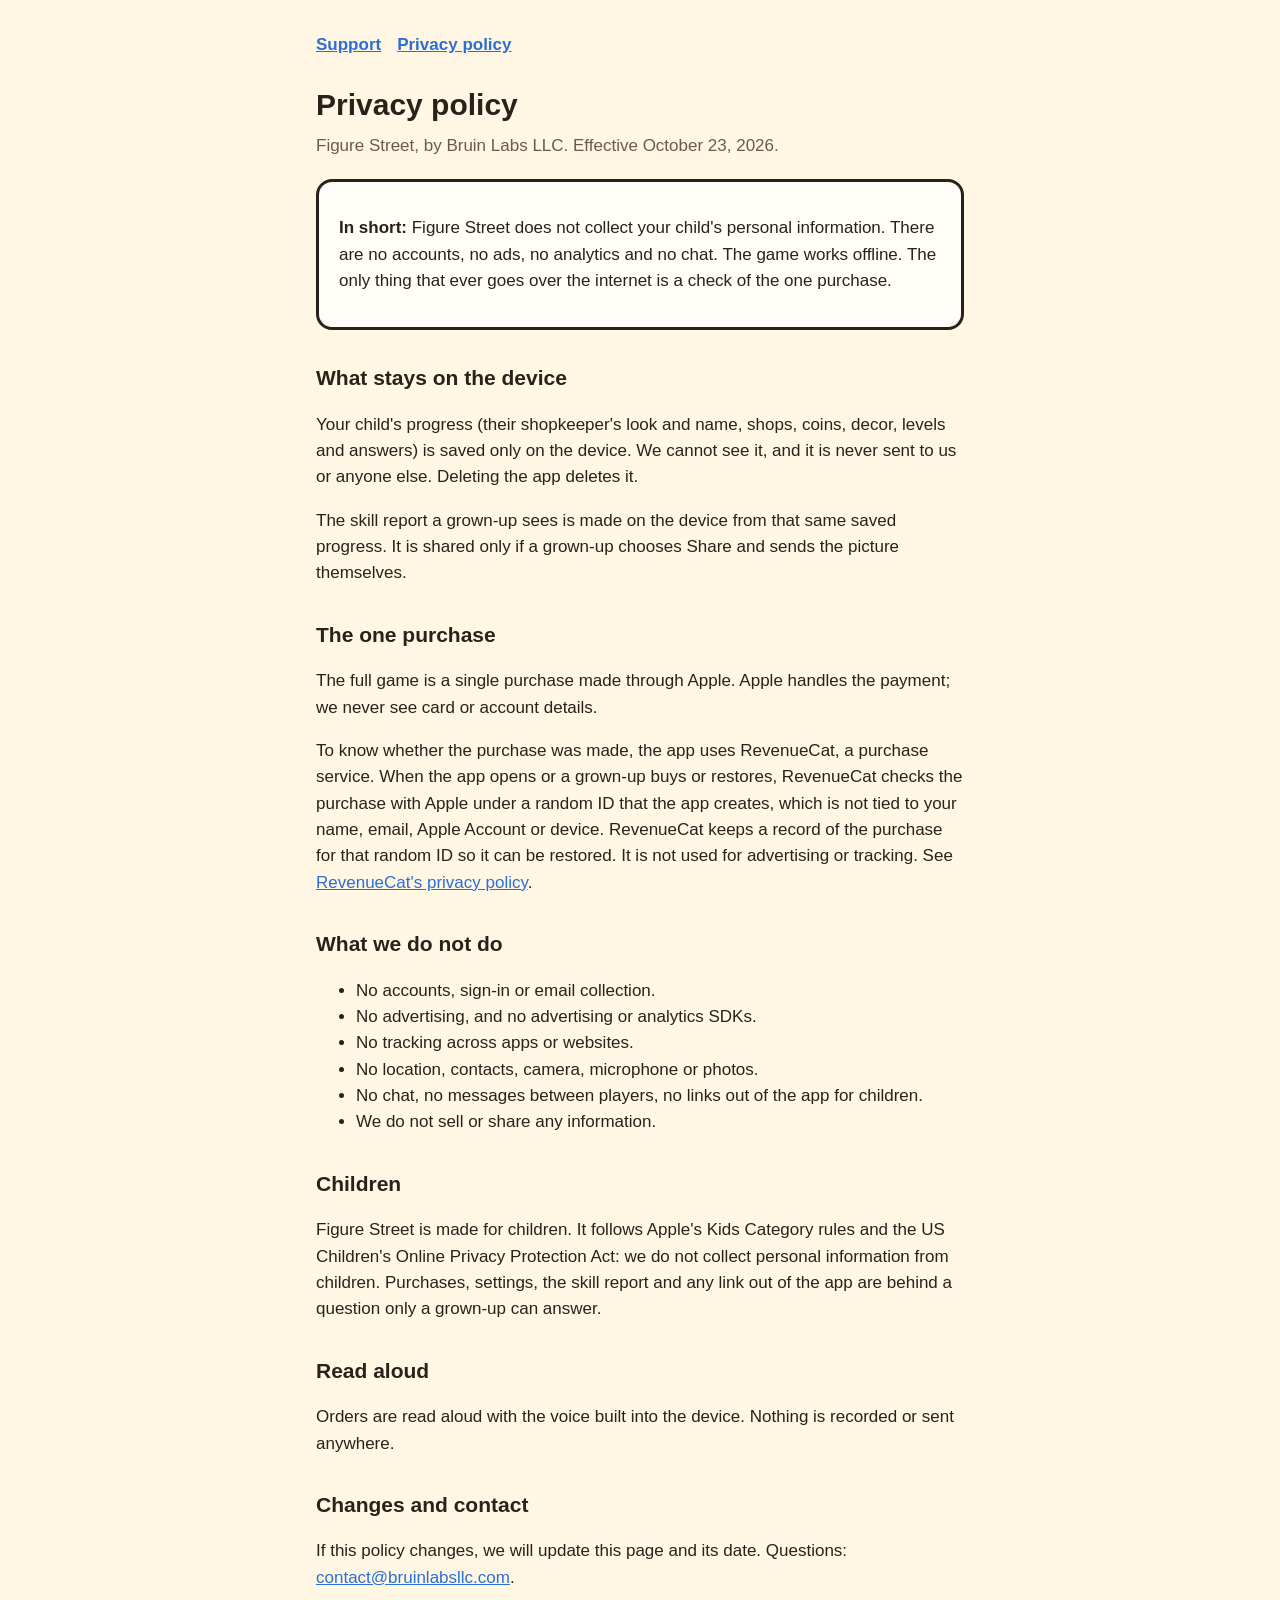
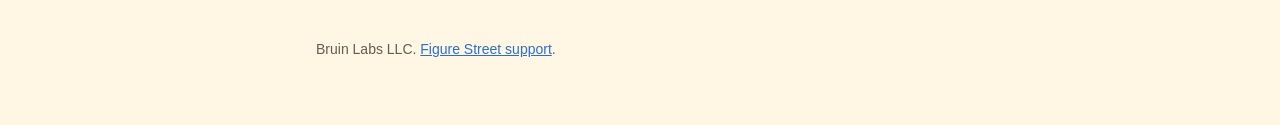
==== privacy.html @ 6f01dae2 "Figure Street support and privacy pages" ====
<!doctype html>
<html lang="en">
<head>
<meta charset="utf-8">
<meta name="viewport" content="width=device-width, initial-scale=1">
<title>Figure Street Privacy</title>
<link rel="stylesheet" href="style.css">
</head>
<body>
<main>
<nav><a href="./">Support</a><a href="privacy.html">Privacy policy</a></nav>
<h1>Privacy policy</h1>
<p class="lede">Figure Street, by Bruin Labs LLC. Effective October 23, 2026.</p>

<div class="card">
<p><strong>In short:</strong> Figure Street does not collect your child's personal information. There are no accounts, no ads, no analytics and no chat. The game works offline. The only thing that ever goes over the internet is a check of the one purchase.</p>
</div>

<h2>What stays on the device</h2>
<p>Your child's progress (their shopkeeper's look and name, shops, coins, decor, levels and answers) is saved only on the device. We cannot see it, and it is never sent to us or anyone else. Deleting the app deletes it.</p>
<p>The skill report a grown-up sees is made on the device from that same saved progress. It is shared only if a grown-up chooses Share and sends the picture themselves.</p>

<h2>The one purchase</h2>
<p>The full game is a single purchase made through Apple. Apple handles the payment; we never see card or account details.</p>
<p>To know whether the purchase was made, the app uses RevenueCat, a purchase service. When the app opens or a grown-up buys or restores, RevenueCat checks the purchase with Apple under a random ID that the app creates, which is not tied to your name, email, Apple Account or device. RevenueCat keeps a record of the purchase for that random ID so it can be restored. It is not used for advertising or tracking. See <a href="https://www.revenuecat.com/privacy">RevenueCat's privacy policy</a>.</p>

<h2>What we do not do</h2>
<ul>
<li>No accounts, sign-in or email collection.</li>
<li>No advertising, and no advertising or analytics SDKs.</li>
<li>No tracking across apps or websites.</li>
<li>No location, contacts, camera, microphone or photos.</li>
<li>No chat, no messages between players, no links out of the app for children.</li>
<li>We do not sell or share any information.</li>
</ul>

<h2>Children</h2>
<p>Figure Street is made for children. It follows Apple's Kids Category rules and the US Children's Online Privacy Protection Act: we do not collect personal information from children. Purchases, settings, the skill report and any link out of the app are behind a question only a grown-up can answer.</p>

<h2>Read aloud</h2>
<p>Orders are read aloud with the voice built into the device. Nothing is recorded or sent anywhere.</p>

<h2>Changes and contact</h2>
<p>If this policy changes, we will update this page and its date. Questions: <a href="mailto:contact@bruinlabsllc.com">contact@bruinlabsllc.com</a>.</p>

<footer>Bruin Labs LLC. <a href="./">Figure Street support</a>.</footer>
</main>
</body>
</html>
---- style.css ----
:root { --bg: #fff6e3; --ink: #2b211b; --soft: #6b5a4d; --card: #fffdf7; --accent: #2a6fd6; }
* { box-sizing: border-box; }
body { margin: 0; background: var(--bg); color: var(--ink); font: 17px/1.55 -apple-system, BlinkMacSystemFont, "Segoe UI", Roboto, sans-serif; }
main { max-width: 680px; margin: 0 auto; padding: 32px 16px 64px; }
h1 { font-size: 30px; margin: 0 0 4px; }
h2 { font-size: 21px; margin: 32px 0 8px; }
p, li { color: var(--ink); }
.lede { color: var(--soft); margin-top: 0; }
.card { background: var(--card); border: 3px solid var(--ink); border-radius: 16px; padding: 16px 20px; margin: 20px 0; }
a { color: var(--accent); }
nav { margin-bottom: 24px; }
nav a { margin-right: 16px; font-weight: 600; }
footer { margin-top: 48px; color: var(--soft); font-size: 14px; }
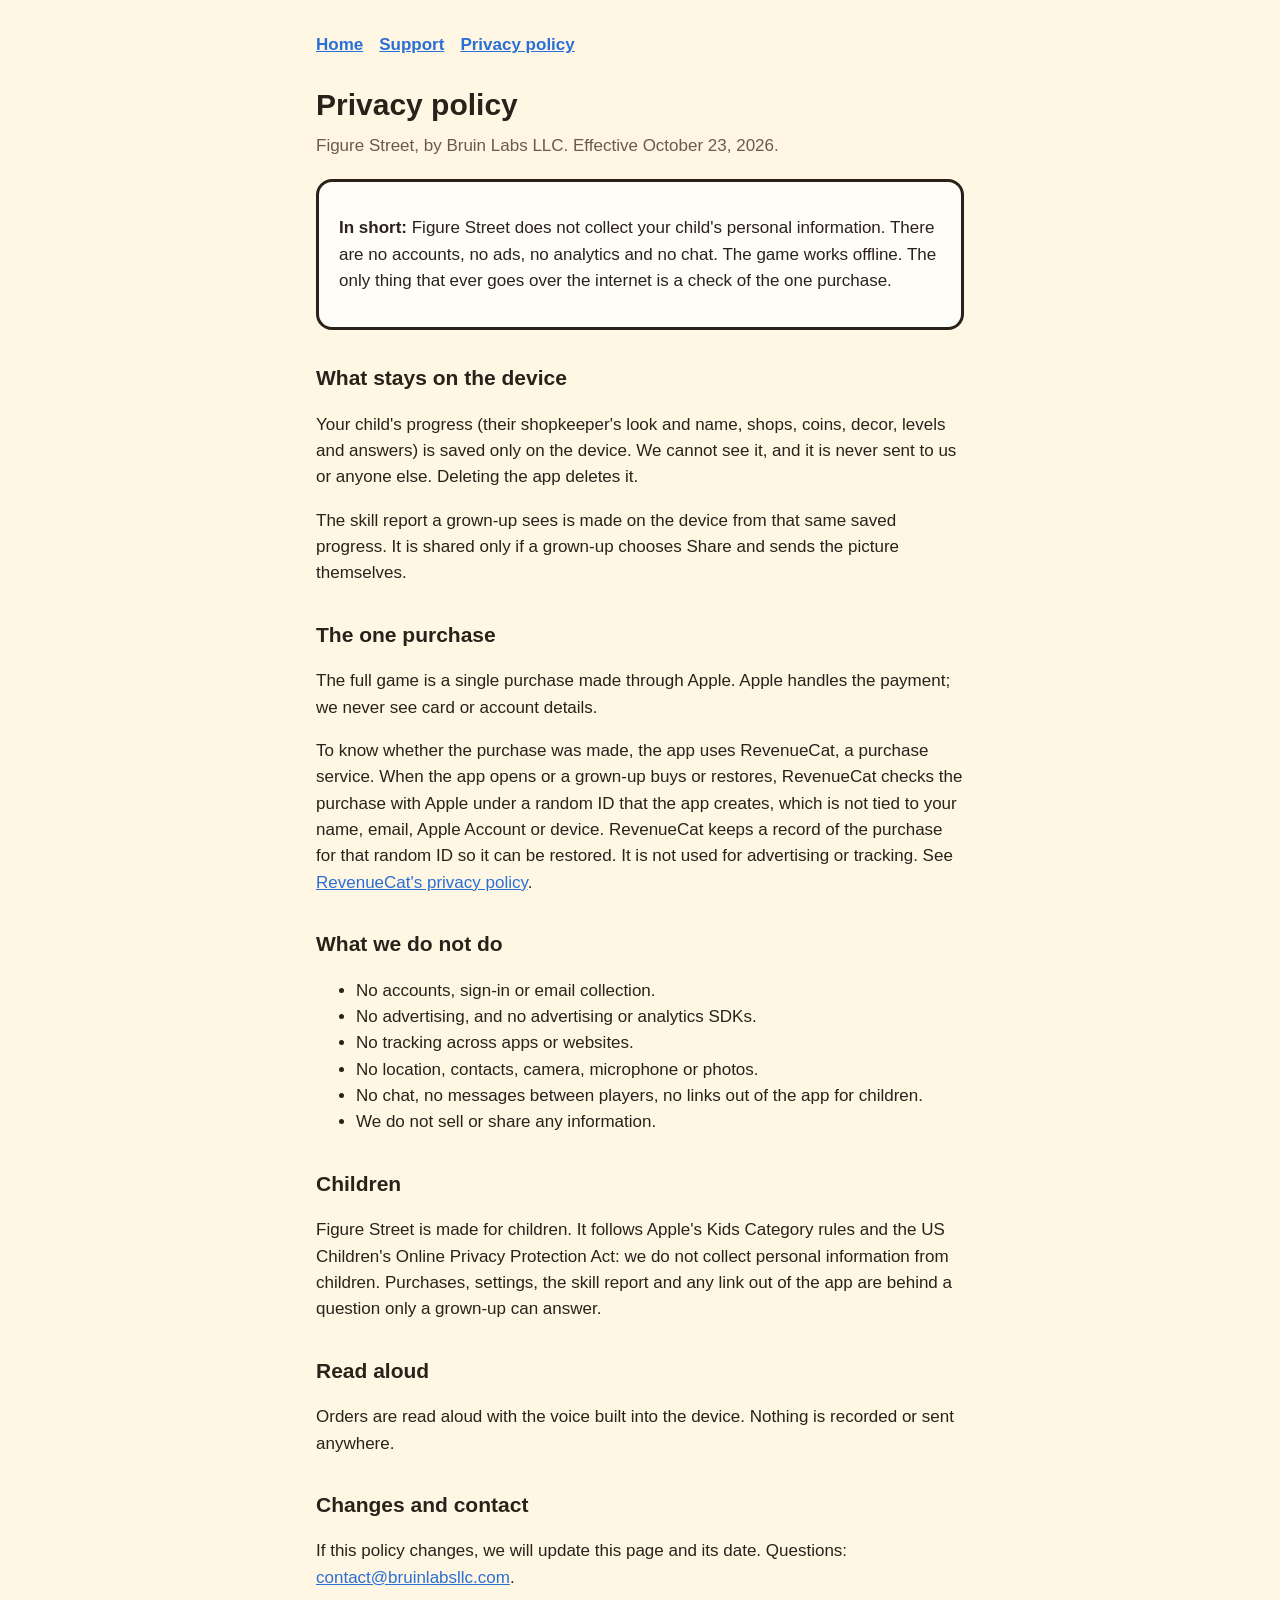
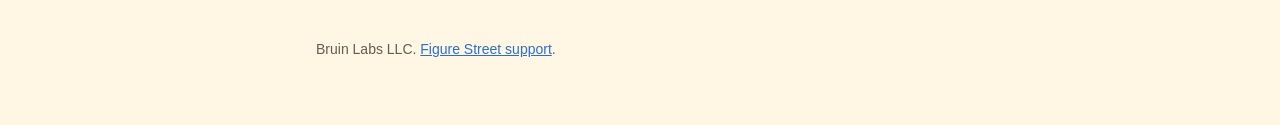
==== commit 9a9aa9db: "Home page: App Store badge and Smart App Banner, link previews, free printable for teachers and home" ====
--- a/privacy.html
+++ b/privacy.html
@@ -8,7 +8,7 @@
 </head>
 <body>
 <main>
-<nav><a href="./">Support</a><a href="privacy.html">Privacy policy</a></nav>
+<nav><a href="./">Home</a><a href="./#help">Support</a><a href="privacy.html">Privacy policy</a></nav>
 <h1>Privacy policy</h1>
 <p class="lede">Figure Street, by Bruin Labs LLC. Effective October 23, 2026.</p>
 
--- a/style.css
+++ b/style.css
@@ -11,3 +11,7 @@
 nav { margin-bottom: 24px; }
 nav a { margin-right: 16px; font-weight: 600; }
 footer { margin-top: 48px; color: var(--soft); font-size: 14px; }
+.hero { display: block; width: 100%; height: auto; border: 3px solid var(--ink); border-radius: 16px; margin: 8px 0 16px; }
+.store { display: flex; align-items: center; gap: 14px; flex-wrap: wrap; margin: 0 0 8px; }
+.store img { display: block; height: 50px; width: auto; }
+.store span { color: var(--soft); }
